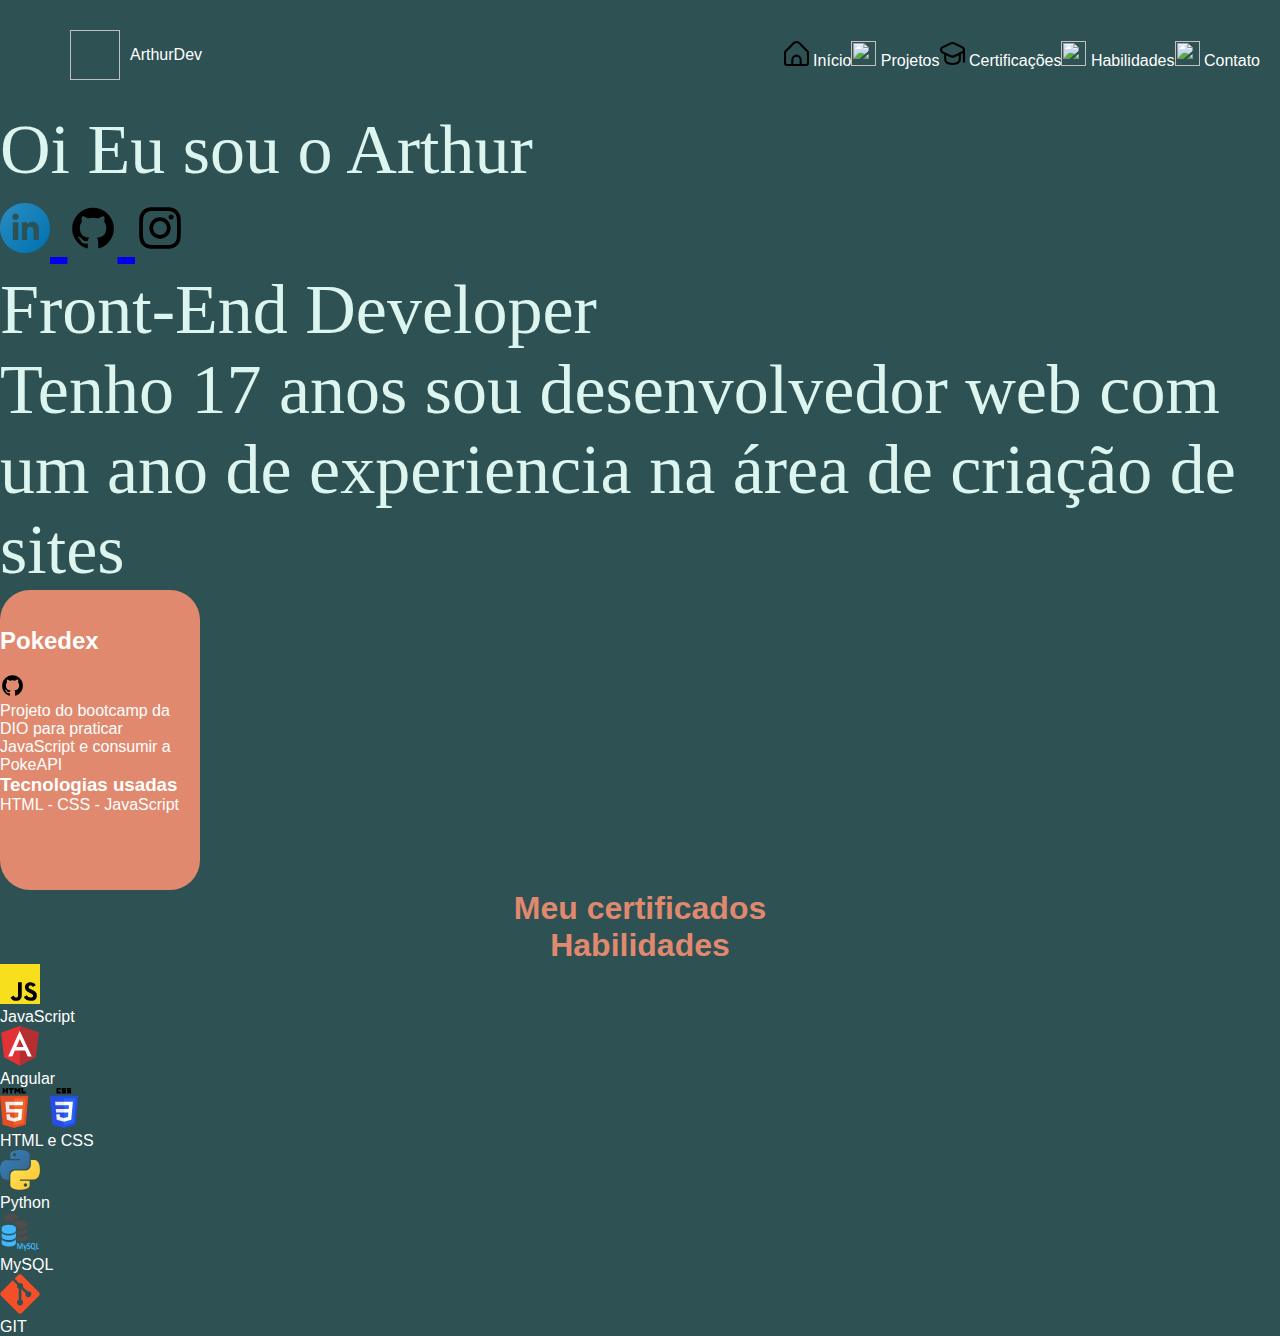
==== Portfolio2.0-main/index.html @ d62a3a68 "Add files via upload" ====
<!DOCTYPE html>
<html lang="pt-br">
<head>
    <meta charset="UTF-8">
    <meta http-equiv="X-UA-Compatible" content="IE=edge">
    <meta name="viewport" content="width=device-width, initial-scale=1.0">
    <link rel="stylesheet" href="src/css/global.css">
    <link rel="stylesheet" href="src/css/style.css">
    <title>ArthurDev</title>
</head>
    <body>
        <!-- HEADER -->
        <header> 
            <img id="logo">
            <span> ArthurDev </span>
            <div class="navbar">
                
                <div class="nav-item">
                    <img class="nav-img" src="src/images/casa.svg" alt="home">
                    <a class="navlink">Início</a>
                </div>
                
                <div class="nav-item">
                    <img class="nav-img" src="src/images/" alt="">
                    <a class="navlink">Projetos</a>
                </div>
                
                <div class="nav-item">
                    <img class="nav-img" src="src/images/chapeu-de-graduacao.svg" alt="chapeu">
                    <a class="navlink">Certificações</a>
                </div>
                
                <div class="nav-item">
                    <img class="nav-img" src="src/images/" alt="">
                    <a class="navlink">Habilidades</a>
                </div>
                
                <div class="nav-item">
                    <img class="nav-img" src="src/images/" alt="">
                    <a class="navlink">Contato</a>
                </div>

            </div>
        </header>
        <!-- PARTE PRINCCIPAL-->
        <div class="content">
            <span> Oi Eu sou o Arthur</span>
            <div class="container"> 
                <a href="https://www.linkedin.com/in/arthur-dias-262a75212/" target="_blank">  
                    <img src="src/images/linkedin.svg" alt="linkedin" class="icon">
                </a>

                <a href="https://github.com/Arthur-Diasz" target="_blank" >
                    <img src="src/images/github.svg" alt="github" class="icon">
                </a>

                <a href="https://www.instagram.com/arthur.webdev/" target="_blank">
                    <img src="src/images/instagram.svg" alt="instagram" class="icon">
                </a>
            </div>
            <span>Front-End</span>
            <span>Developer</span>
            <p>Tenho 17 anos sou desenvolvedor web com um ano de experiencia na área de criação de sites </p>        
        </div>
                <!-- PRJETOS -->
        <section id="container-projetos">   
            <h1> PROJETOS </h1>
            <div id="container-cards">
                <div class="projeto-card">
                    <h2> Pokedex </h2>
                    <img src="" alt="">
                    <div class="links">
                        <a href="https://github.com/Arthur-Diasz/dio-desaio-pokedex" target="_blank">
                        <img class="link-img" src="src/images/github.svg" alt="github">
                        </a>
                    </div>
                    <p id="informacao"> Projeto do bootcamp da DIO para praticar JavaScript e consumir a PokeAPI </p>
                    <h3> Tecnologias usadas </h3>
                    <p> HTML - CSS - JavaScript </p>

                </div>
                <div class="projeto-card"> </div>
                <div class="projeto-card"> </div>
                <div class="projeto-card"> </div>
                <div class="projeto-card"> </div>
                <div class="projeto-card"> </div>

            </div>
        </section>
                <!-- CERTIFICADOS -->
            <div class="certificados">
                <h1> Meu certificados </h1>
            </div>
                <!-- HABILIDADES -->
        <div class="habilidades">
            <h1> Habilidades</h1>
            <div id="JavaScript">
                <img class="img-habilidades" src="src/images/javascript (1).svg" alt="js">
                <p> JavaScript </p>
            </div>
            <div id="Angular">
                <img class="img-habilidades" src="src/images/angular.svg" alt="angular">
                <p> Angular </p>
            </div>

            <div class="HTML-CSS">
                <img class="img-habilidades" src="src/images/html.svg" alt="html">
                <img class="img-habilidades" src="src/images/css.svg" alt="css">
                <p> HTML e CSS </p>
            </div>
            
            <div class="Python">
                <img class="img-habilidades" src="src/images/python.svg" alt="py">
                <p> Python </p>
            </div>

            <div class="MySQL">
                <img class="img-habilidades" src="src/images/mysql.png" alt="sql">
                <p> MySQL </p>
            </div>

            <div class="GIT">
                <img class="img-habilidades" src="src/images/git.svg" alt="git">
                <p> GIT </p>
            </div>
        </div>
            <!-- CONTATO -->
        <div class="contato">
            
        </div>

    </body>
</html>
---- Portfolio2.0-main/src/css/global.css ----
*  {
    margin: 0;
    padding: 0;
    border: 0;
}


  @import url('https://fonts.googleapis.com/css2?family=Bebas+Neue&display=swap');
  /* font-family: 'Bebas Neue', sans-serif;
  */
  @import url('https://fonts.googleapis.com/css2?family=Oswald:wght@500&family=Roboto:wght@700&display=swap');
  /* font-family: 'Oswald', sans-serif;
     font-family: 'Roboto', sans-serif; 
  */
---- Portfolio2.0-main/src/css/style.css ----
:root{
    --primaria: #DCF5EE;
    --secundaria: #E1896E;
    --terciaria: #2E5153;
    --quarta: #F6F6F6;

}

body {
    background-color: var(--terciaria);
    color: white;
    font-family: 'Oswald', sans-serif;
    align-items: center;
    
}

header {
    display: flex;
  align-items: center;
  justify-content: space-between;
  padding: 20px;
    height: 70px;
}

.navbar {
    cursor: pointer;
    display: flex;
    justify-self: flex-end;
    justify-items: flex-end;
}

#logo {
    width: 50px;
    height: 50px;
    margin-right: 10px;
    margin-left: 50px;
  }
  
header span {
    margin-right: auto;
  }

.nav-img {
    height: 25px;
    width: 25px;
}

.content {
    color:var(--primaria);
    font-size: 70px;
    font-family: Bebas Neue;
}

h1 {
    text-align: center;
    color: var(--secundaria);
}

.icon {
    cursor: pointer;
    height: 50px;
    width: 50px;
}


#container-projetos {
    border-radius: 30px;
    background-color: var(--secundaria);
    width: 200px;
    height: 300px;
}

.link-img {
    height: 25px;
    width: 25px;
}

.img-habilidades {
    height: 40px;
    width: 40px;
}
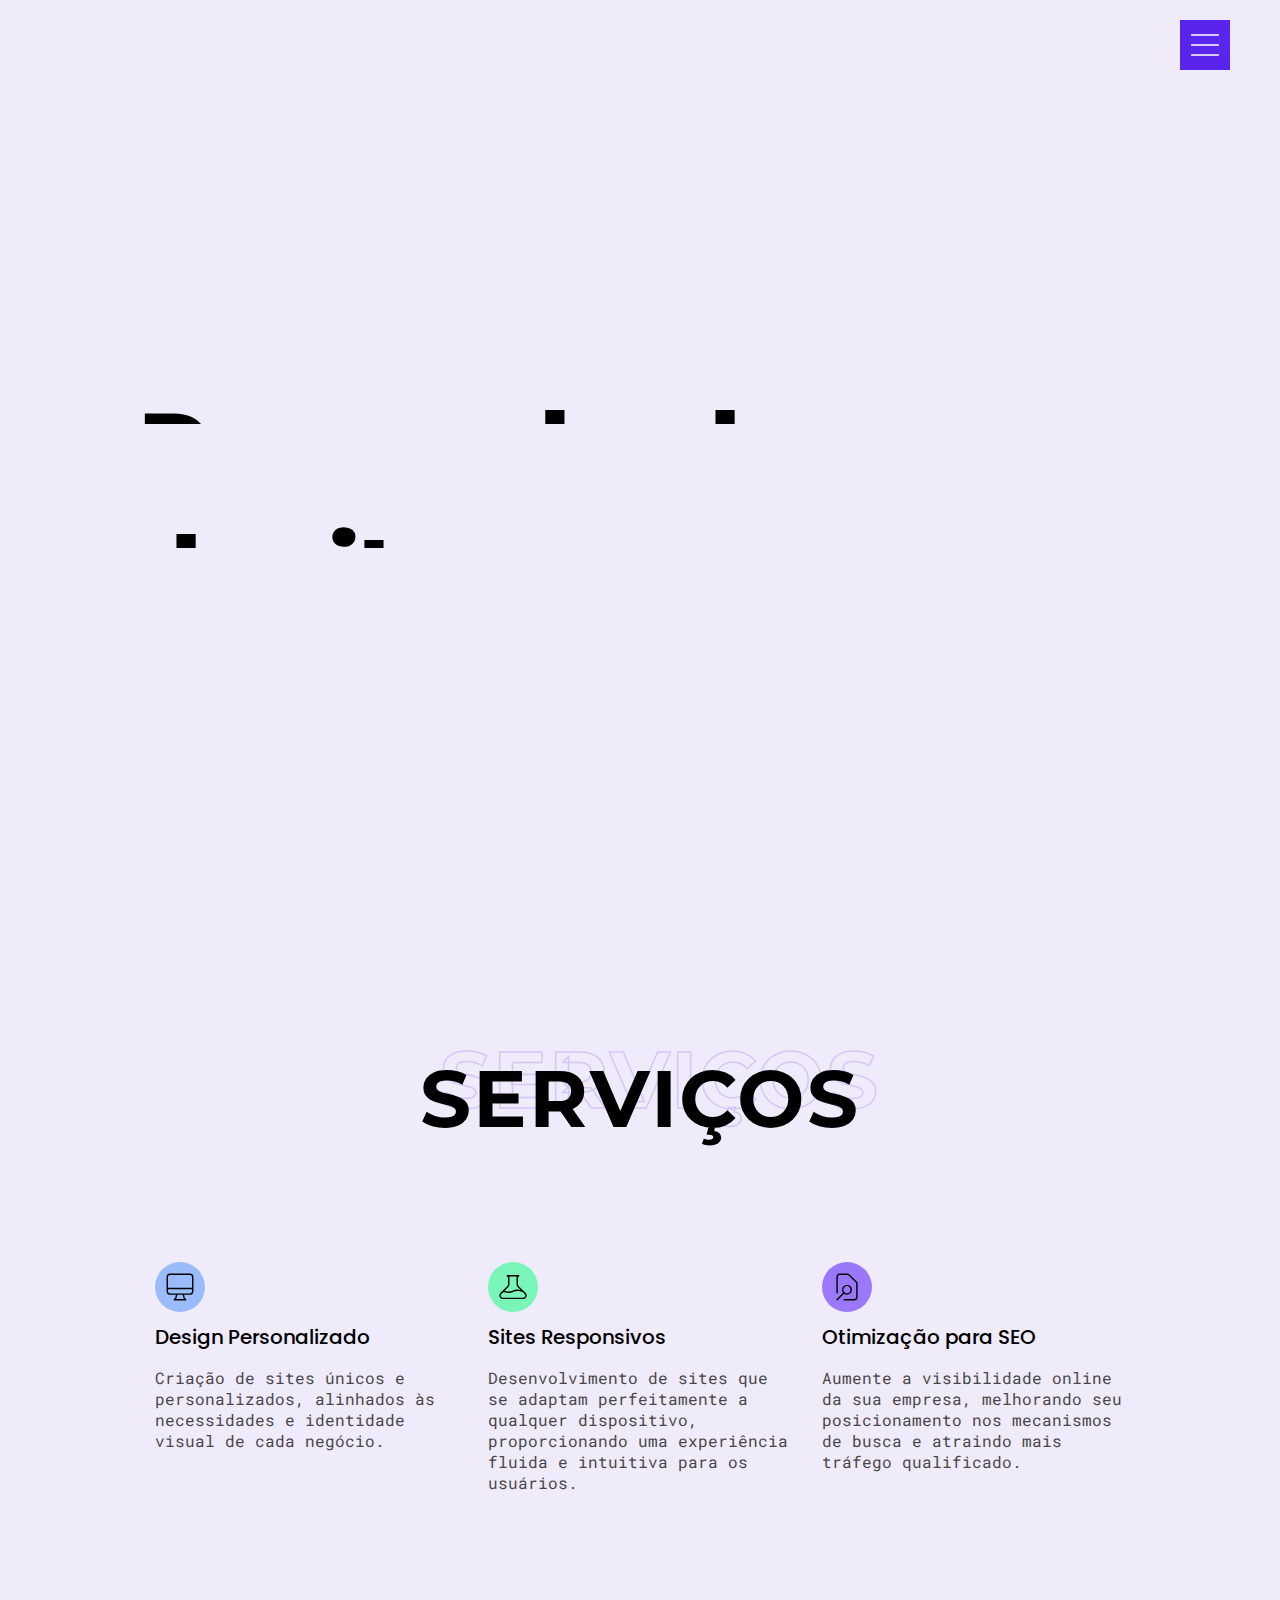
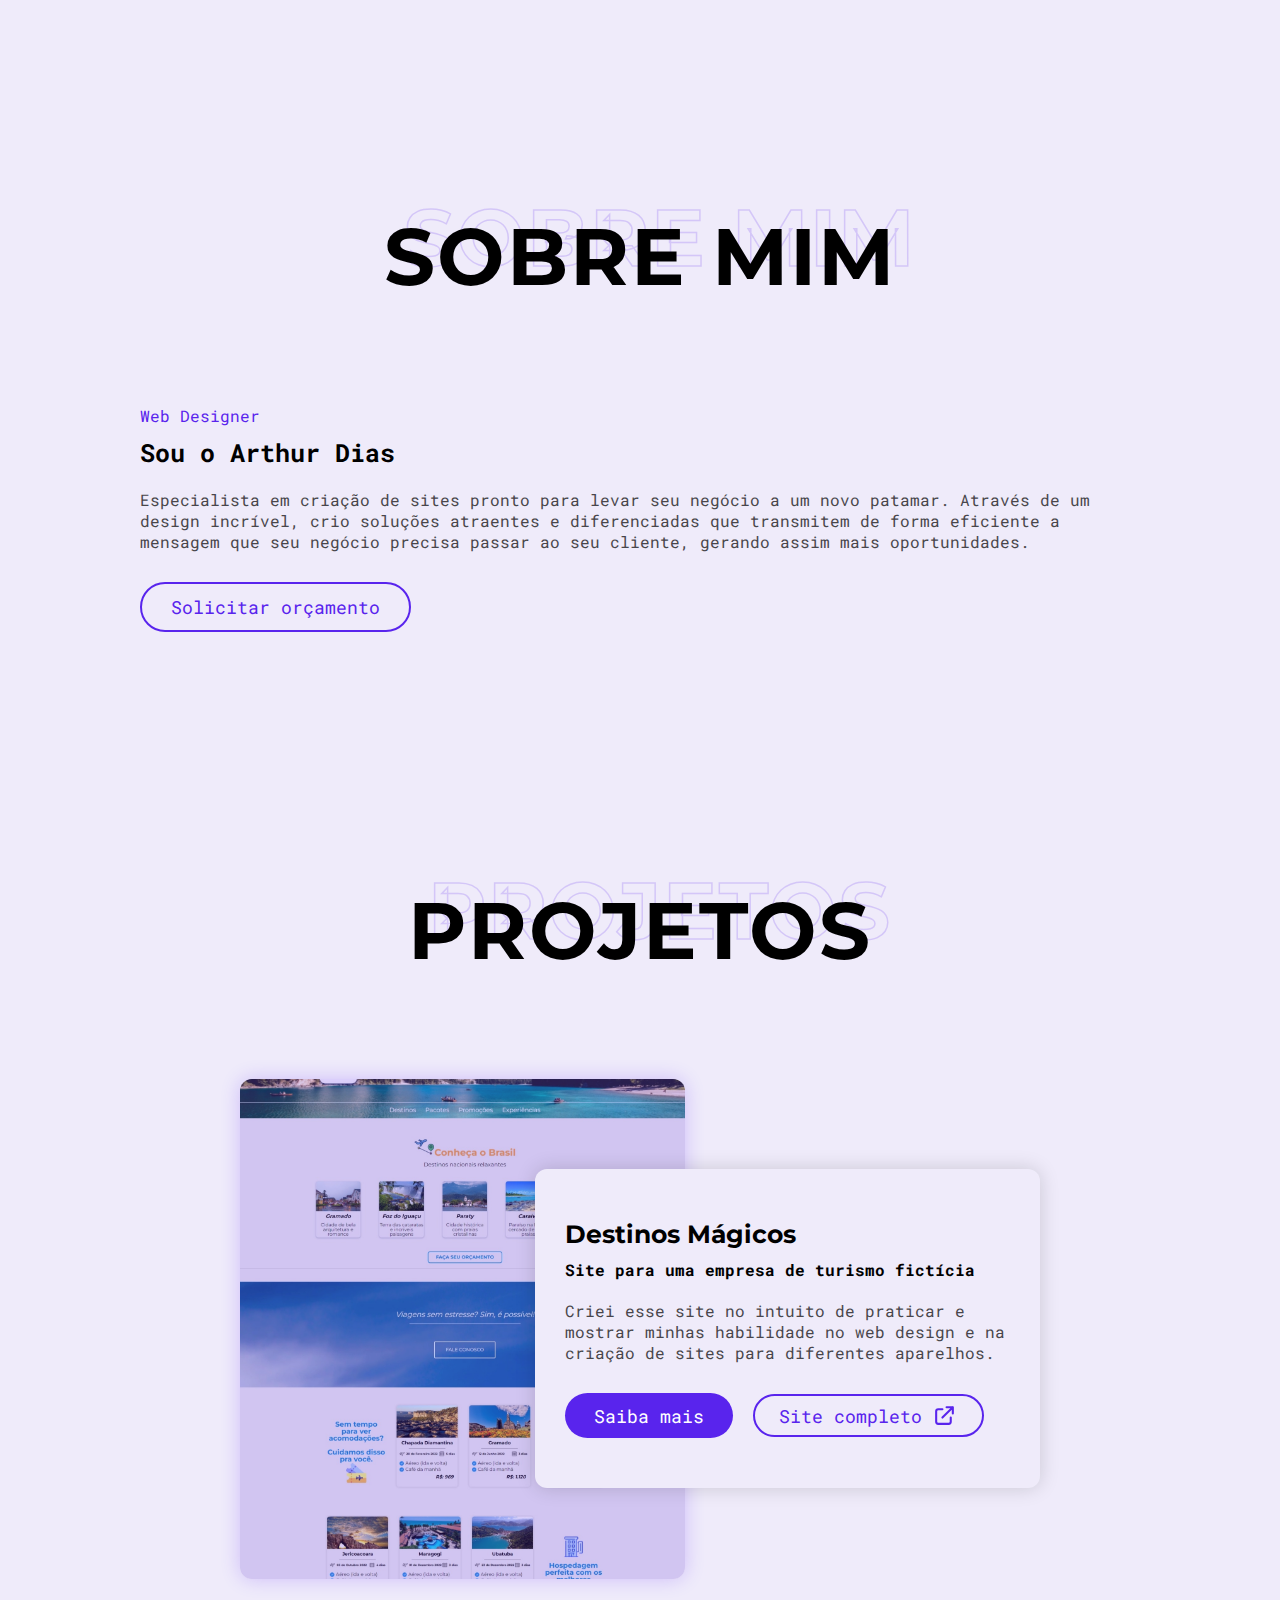
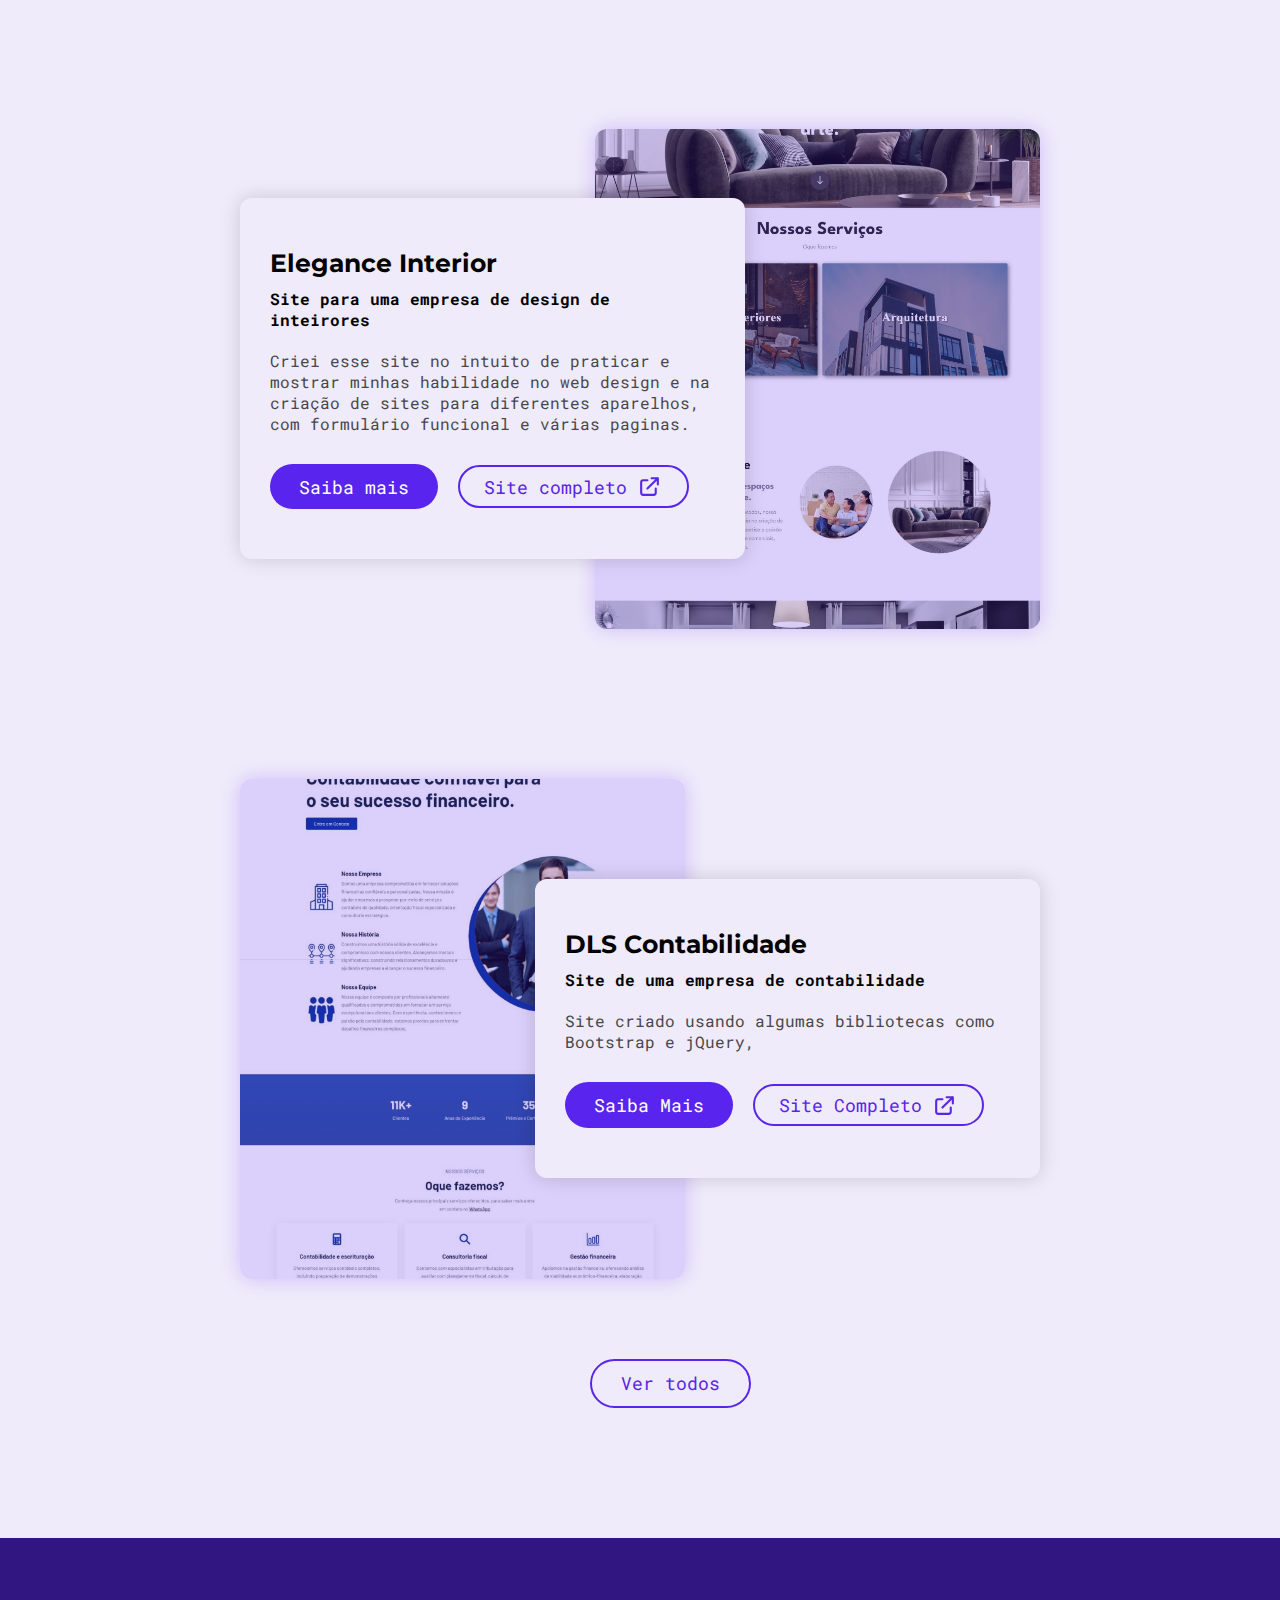
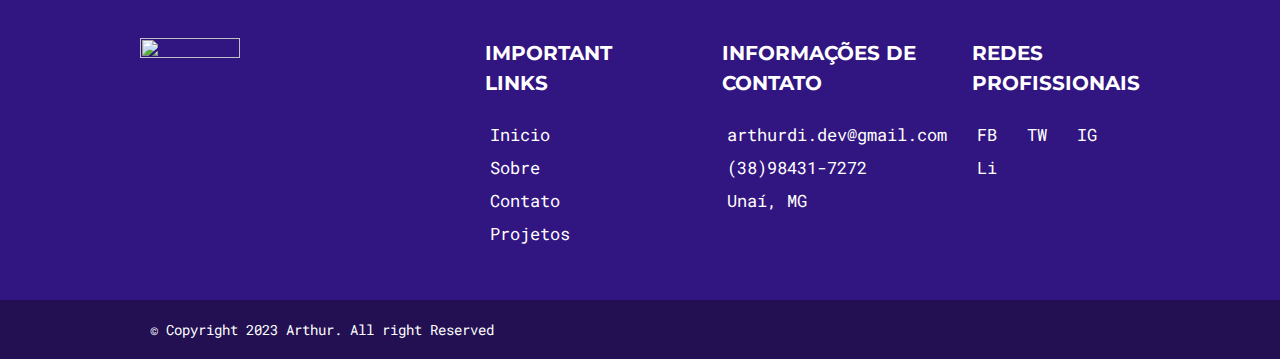
==== commit c5f9aee6: "Add files via upload" ====
--- a/Portfolio2.0-main/index.html
+++ b/Portfolio2.0-main/index.html
@@ -1,133 +1,266 @@
-<!DOCTYPE html>
-<html lang="pt-br">
-<head>
-    <meta charset="UTF-8">
-    <meta http-equiv="X-UA-Compatible" content="IE=edge">
-    <meta name="viewport" content="width=device-width, initial-scale=1.0">
-    <link rel="stylesheet" href="src/css/global.css">
-    <link rel="stylesheet" href="src/css/style.css">
-    <title>ArthurDev</title>
-</head>
-    <body>
-        <!-- HEADER -->
-        <header> 
-            <img id="logo">
-            <span> ArthurDev </span>
-            <div class="navbar">
-                
-                <div class="nav-item">
-                    <img class="nav-img" src="src/images/casa.svg" alt="home">
-                    <a class="navlink">Início</a>
-                </div>
-                
-                <div class="nav-item">
-                    <img class="nav-img" src="src/images/" alt="">
-                    <a class="navlink">Projetos</a>
-                </div>
-                
-                <div class="nav-item">
-                    <img class="nav-img" src="src/images/chapeu-de-graduacao.svg" alt="chapeu">
-                    <a class="navlink">Certificações</a>
-                </div>
-                
-                <div class="nav-item">
-                    <img class="nav-img" src="src/images/" alt="">
-                    <a class="navlink">Habilidades</a>
-                </div>
-                
-                <div class="nav-item">
-                    <img class="nav-img" src="src/images/" alt="">
-                    <a class="navlink">Contato</a>
-                </div>
-
-            </div>
-        </header>
-        <!-- PARTE PRINCCIPAL-->
-        <div class="content">
-            <span> Oi Eu sou o Arthur</span>
-            <div class="container"> 
-                <a href="https://www.linkedin.com/in/arthur-dias-262a75212/" target="_blank">  
-                    <img src="src/images/linkedin.svg" alt="linkedin" class="icon">
-                </a>
-
-                <a href="https://github.com/Arthur-Diasz" target="_blank" >
-                    <img src="src/images/github.svg" alt="github" class="icon">
-                </a>
-
-                <a href="https://www.instagram.com/arthur.webdev/" target="_blank">
-                    <img src="src/images/instagram.svg" alt="instagram" class="icon">
-                </a>
-            </div>
-            <span>Front-End</span>
-            <span>Developer</span>
-            <p>Tenho 17 anos sou desenvolvedor web com um ano de experiencia na área de criação de sites </p>        
-        </div>
-                <!-- PRJETOS -->
-        <section id="container-projetos">   
-            <h1> PROJETOS </h1>
-            <div id="container-cards">
-                <div class="projeto-card">
-                    <h2> Pokedex </h2>
-                    <img src="" alt="">
-                    <div class="links">
-                        <a href="https://github.com/Arthur-Diasz/dio-desaio-pokedex" target="_blank">
-                        <img class="link-img" src="src/images/github.svg" alt="github">
-                        </a>
-                    </div>
-                    <p id="informacao"> Projeto do bootcamp da DIO para praticar JavaScript e consumir a PokeAPI </p>
-                    <h3> Tecnologias usadas </h3>
-                    <p> HTML - CSS - JavaScript </p>
-
-                </div>
-                <div class="projeto-card"> </div>
-                <div class="projeto-card"> </div>
-                <div class="projeto-card"> </div>
-                <div class="projeto-card"> </div>
-                <div class="projeto-card"> </div>
-
-            </div>
-        </section>
-                <!-- CERTIFICADOS -->
-            <div class="certificados">
-                <h1> Meu certificados </h1>
-            </div>
-                <!-- HABILIDADES -->
-        <div class="habilidades">
-            <h1> Habilidades</h1>
-            <div id="JavaScript">
-                <img class="img-habilidades" src="src/images/javascript (1).svg" alt="js">
-                <p> JavaScript </p>
-            </div>
-            <div id="Angular">
-                <img class="img-habilidades" src="src/images/angular.svg" alt="angular">
-                <p> Angular </p>
-            </div>
-
-            <div class="HTML-CSS">
-                <img class="img-habilidades" src="src/images/html.svg" alt="html">
-                <img class="img-habilidades" src="src/images/css.svg" alt="css">
-                <p> HTML e CSS </p>
-            </div>
-            
-            <div class="Python">
-                <img class="img-habilidades" src="src/images/python.svg" alt="py">
-                <p> Python </p>
-            </div>
-
-            <div class="MySQL">
-                <img class="img-habilidades" src="src/images/mysql.png" alt="sql">
-                <p> MySQL </p>
-            </div>
-
-            <div class="GIT">
-                <img class="img-habilidades" src="src/images/git.svg" alt="git">
-                <p> GIT </p>
-            </div>
-        </div>
-            <!-- CONTATO -->
-        <div class="contato">
-            
-        </div>
-
-    </body>
-</html>
+<!DOCTYPE html>
+<html lang="en">
+
+<head>
+  <meta charset="UTF-8">
+  <meta name="viewport" content="width=device-width, initial-scale=1.0">
+  <title> Arthur - Web Designer</title>
+  <link rel="shortcut icon" href="src/image/icon-removebg-preview.png" type="image/x-icon">
+  <link rel="stylesheet" href="src/css/style.css">
+</head>
+
+<body>
+  <!-- Scroll Top Button -->
+  <div class="scroll-top">
+    <svg xmlns="http://www.w3.org/2000/svg" fill="none" viewBox="0 0 24 24" stroke="currentColor">
+      <path stroke-linecap="round" stroke-linejoin="round" stroke-width="2" d="M8 7l4-4m0 0l4 4m-4-4v18" />
+    </svg>
+  </div>
+  
+  <!-- Navigation -->
+  <section id="navigation">
+    <div class="nav-icon">
+      <svg xmlns="http://www.w3.org/2000/svg" fill="none" viewBox="0 0 24 24" stroke="currentColor">
+        <path stroke-linecap="round" stroke-linejoin="round" stroke-width="1" d="M4 6h16M4 12h16M4 18h16" />
+      </svg>
+    </div>
+  </section>
+  <div id="nav-content">
+    <div class="close-btn">
+      <svg xmlns="http://www.w3.org/2000/svg" fill="none" viewBox="0 0 24 24" stroke="currentColor">
+        <path stroke-linecap="round" stroke-linejoin="round" stroke-width="2" d="M6 18L18 6M6 6l12 12" />
+      </svg>
+    </div>
+    <div class="wrapper">
+      <h2 class="section-heading">Menu</h2>
+      <nav>
+        <ul>
+          <li><a data-text="Inicio" href="./index.html#hero">Inicio</a></li>
+          <li><a data-text="Sobre" href="./index.html#about">Sobre</a></li>
+          <li><a data-text="Projetos" href="./index.html#projects">Projetos</a></li>
+          <li><a data-text="Contato" href="./contact.html">Contato</a></li>
+        </ul>
+      </nav>
+    </div>
+  </div>
+  
+ 
+
+
+  <!-- Hero section -->
+  <section id="hero">
+    <div class="container">
+      <div class="left">
+        <span class="subheading">Oi &#128075; eu sou o Arthur </span>
+        <h2 class="heading">
+          <div class="wrapper"><span>Desenvolvedor</span></div>
+          <div class="wrapper"><span>de sites</span></div>
+          <div class="wrapper"><span></span></div>
+        </h2>
+        <p class="desc">Tenho um ano de experiencia na criação de sites profissionais
+        </p>
+        <div class="buttons">
+          <a href="#projects" class="primary-btn">Veja meus outros trabalhos</a>
+          <a href="https://api.whatsapp.com/send?phone=5538984317272&text=Ol%C3%A1%2C%20gostaria%20de%20saber%20mais%20sobre%20seus%20servi%C3%A7os." target="_blank">
+            <img src="src/image/whatsapp.png" id="link-wpp" alt="">
+          </a>
+        </div>
+      </div>
+      
+    </div>
+  </section>
+
+  <!-- services Section -->
+  <section id="services">
+    <div class="container">
+      <h2 class="section-heading" data-outline="Serviços">Serviços</h2>
+      <div class="all-items">
+        <div class="item">
+          <div class="icon">
+            <svg xmlns="http://www.w3.org/2000/svg" fill="none" viewBox="0 0 24 24" stroke="currentColor">
+              <path stroke-linecap="round" stroke-linejoin="round" stroke-width="1"
+                d="M9.75 17L9 20l-1 1h8l-1-1-.75-3M3 13h18M5 17h14a2 2 0 002-2V5a2 2 0 00-2-2H5a2 2 0 00-2 2v10a2 2 0 002 2z" />
+            </svg>
+          </div>
+          <h3 class="item-heading">Design Personalizado </h3>
+          <p class="item-desc">Criação de sites únicos e personalizados, alinhados às necessidades e identidade visual de cada negócio. </p>
+        </div>
+        <div class="item">
+          <div class="icon">
+            <svg xmlns="http://www.w3.org/2000/svg" fill="none" viewBox="0 0 24 24" stroke="currentColor">
+              <path stroke-linecap="round" stroke-linejoin="round" stroke-width="1"
+                d="M19.428 15.428a2 2 0 00-1.022-.547l-2.387-.477a6 6 0 00-3.86.517l-.318.158a6 6 0 01-3.86.517L6.05 15.21a2 2 0 00-1.806.547M8 4h8l-1 1v5.172a2 2 0 00.586 1.414l5 5c1.26 1.26.367 3.414-1.415 3.414H4.828c-1.782 0-2.674-2.154-1.414-3.414l5-5A2 2 0 009 10.172V5L8 4z" />
+            </svg>
+          </div>
+          <h3 class="item-heading">Sites Responsivos</h3>
+          <p class="item-desc">Desenvolvimento de sites que se adaptam perfeitamente a qualquer dispositivo, proporcionando uma experiência fluida e intuitiva para os usuários.</p>
+        </div>
+        <div class="item">
+          <div class="icon">
+            <svg xmlns="http://www.w3.org/2000/svg" fill="none" viewBox="0 0 24 24" stroke="currentColor">
+              <path stroke-linecap="round" stroke-linejoin="round" stroke-width="1"
+                d="M10 21h7a2 2 0 002-2V9.414a1 1 0 00-.293-.707l-5.414-5.414A1 1 0 0012.586 3H7a2 2 0 00-2 2v11m0 5l4.879-4.879m0 0a3 3 0 104.243-4.242 3 3 0 00-4.243 4.242z" />
+            </svg>
+          </div>
+          <h3 class="item-heading">Otimização para SEO</h3>
+          <p class="item-desc">Aumente a visibilidade online da sua empresa, melhorando seu posicionamento nos mecanismos de busca e atraindo mais tráfego qualificado.</p>
+        </div>
+      </div>
+    </div>
+  </section>
+
+
+
+
+  <!-- About -->
+  <section id="about">
+    <div class="container">
+      <h2 class="section-heading" data-outline="Sobre mim">Sobre Mim</h2>
+      <div class="wrapper">
+        
+        <div class="right">
+          <p class="subheading">Web Designer</p>
+          <h2 class="slogan">Sou o Arthur Dias</h2>
+          <p class="right-text"> Especialista em criação de sites pronto para levar seu negócio a um novo patamar.
+            Através de um design incrível, crio soluções atraentes e diferenciadas que transmitem de forma eficiente a mensagem que seu negócio precisa passar ao seu cliente, gerando assim mais oportunidades.
+          </p>
+          <div class="buttons">
+            <a href="https://api.whatsapp.com/send?phone=5538984317272&text=Ol%C3%A1%2C%20gostaria%20de%20saber%20mais%20sobre%20seus%20servi%C3%A7os." target="_blank" class="primary-btn outline">Solicitar orçamento</a>
+          </div>
+        </div>
+      </div>
+    </div>
+  </section>
+
+  <!-- projects -->
+  <section id="projects">
+    <div class="container">
+      <h2 class="section-heading" data-outline="Projetos">Projetos</h2>
+      <div class="all-items">
+        <div class="item">
+          <div class="left">
+            <div class="img">
+              <img src="src/image/projetos/PreviewDestinos.jpeg" alt="">
+            </div>
+          </div>
+          <div class="right">
+            <h2 class="project-title"> Destinos Mágicos</h2>
+            <h3 class="project-sub-title">Site para uma empresa de turismo fictícia</h3>
+            <p class="project-desc">Criei esse site no intuito de praticar e mostrar minhas habilidade no web design e na criação de sites para diferentes aparelhos.</p>
+            <div class="buttons">
+              <a href="https://github.com/Arthur-Diasz/Projeto-Turismo" target="_blank" class="primary-btn">Saiba mais</a>
+              <a href="https://arthur-diasz.github.io/Projeto-Turismo/" target="_blank" class="primary-btn outline external-link"> <span>Site completo</span>
+                <svg xmlns="http://www.w3.org/2000/svg" fill="none" viewBox="0 0 24 24" stroke="currentColor">
+                  <path stroke-linecap="round" stroke-linejoin="round" stroke-width="2"
+                    d="M10 6H6a2 2 0 00-2 2v10a2 2 0 002 2h10a2 2 0 002-2v-4M14 4h6m0 0v6m0-6L10 14" />
+                </svg>
+              </a>
+            </div>
+
+          </div>
+        </div>
+        <div class="item">
+          <div class="left">
+            <div class="img">
+              <img src="src/image/projetos/PreviewElegance.jpeg" alt="">
+            </div>
+          </div>
+          <div class="right">
+            <h2 class="project-title">Elegance Interior
+            </h2>
+            <h3 class="project-sub-title">Site para uma empresa de design de inteirores
+            </h3>
+            <p class="project-desc">Criei esse site no intuito de praticar e mostrar minhas habilidade no web design e na criação de sites para diferentes aparelhos, com formulário funcional e várias paginas.</p>
+            <div class="buttons">
+              <a href="https://github.com/Arthur-Diasz/Elegance" target="_blank" class="primary-btn">Saiba mais</a>
+              <a href="https://arthur-diasz.github.io/Elegance/" target="_blank" class="primary-btn outline external-link"> <span>Site completo</span>
+                <svg xmlns="http://www.w3.org/2000/svg" fill="none" viewBox="0 0 24 24" stroke="currentColor">
+                  <path stroke-linecap="round" stroke-linejoin="round" stroke-width="2"
+                    d="M10 6H6a2 2 0 00-2 2v10a2 2 0 002 2h10a2 2 0 002-2v-4M14 4h6m0 0v6m0-6L10 14" />
+                </svg>
+              </a>
+            </div>
+          </div>
+        </div>
+        <div class="item">
+          <div class="left">
+            <div class="img">
+              <img src="src/image/projetos/PreviewDLS.jpeg" alt="">
+            </div>
+          </div>
+          <div class="right">
+            <h2 class="project-title">DLS Contabilidade</h2>
+            <h3 class="project-sub-title">Site de uma empresa de contabilidade</h3>
+            <p class="project-desc">Site criado usando algumas bibliotecas como Bootstrap e jQuery, </p>
+            <div class="buttons">
+              <a href="https://github.com/Arthur-Diasz/DLS-Contabilidade" target="_blank" class="primary-btn">Saiba Mais </a>
+              <a href="https://arthur-diasz.github.io/DLS-Contabilidade/" target="_blank" class="primary-btn outline external-link"> <span>Site Completo</span>
+                <svg xmlns="http://www.w3.org/2000/svg" fill="none" viewBox="0 0 24 24" stroke="currentColor">
+                  <path stroke-linecap="round" stroke-linejoin="round" stroke-width="2"
+                    d="M10 6H6a2 2 0 00-2 2v10a2 2 0 002 2h10a2 2 0 002-2v-4M14 4h6m0 0v6m0-6L10 14" />
+                </svg>
+              </a>
+            </div>
+          </div>
+        </div>
+        <div id="ver-mais" class="buttons">
+          <a href="projetos.html" id="projetos-btn" target="_blank" class="primary-btn outline"> Ver todos </a>
+        </div>
+      </div>
+    </div>
+
+    
+  </section>
+
+  
+
+  <!-- Footer Section -->
+  <section id="footer">
+    <div class="container">
+      <footer>
+        <div class="col-1">
+          <div class="logo"><a href="#">
+              <img src="src/image/light-logo.svg" alt="">
+            </a></div>
+          <p> </p>
+        </div>
+        <div class="col-2">
+          <h2 class="column-heading">Important<br>Links</h2>
+          <ul>
+            <li><a href="./index.html#home">Inicio</a></li>
+            <li><a href="./index.html#about">Sobre</a></li>
+            <li><a href="./contact.html">Contato</a></li>
+            <li><a href="./index.html#Project">Projetos</a></li>
+          </ul>
+        </div>
+        <div class="col-3">
+          <h2 class="column-heading">Informações de <br>Contato</h2>
+          <ul>
+            <li><a href="#">arthurdi.dev@gmail.com</a></li>
+            <li><a href="https://api.whatsapp.com/send?phone=5538984317272&text=Ol%C3%A1%2C%20gostaria%20de%20saber%20mais%20sobre%20seus%20servi%C3%A7os.">(38)98431-7272</a></li>
+            <li><a href="#">Unaí, MG</a></li>
+          </ul>
+        </div>
+        <div class="col-4">
+          <h2 class="column-heading">Redes<br>Profissionais</h2>
+          <ul>
+            <li><a href="#">FB</a></li>
+            <li><a href="#">TW</a></li>
+            <li><a href="#">IG</a></li>
+            <li><a href="#">Li</a></li>
+          </ul>
+        </div>
+      </footer>
+    </div>
+  </section>
+  <section id="copyright">
+    <div class="container">
+      <p> &copy; Copyright 2023 Arthur. All right Reserved</p>
+    </div>
+  </section>
+
+  <script src="src/js/app.js"></script>
+  <script src="src/js/header.js"></script>
+</body>
+
+</html>--- a/Portfolio2.0-main/src/css/style.css
+++ b/Portfolio2.0-main/src/css/style.css
@@ -1,84 +1,933 @@
-:root{
-    --primaria: #DCF5EE;
-    --secundaria: #E1896E;
-    --terciaria: #2E5153;
-    --quarta: #F6F6F6;
-
-}
-
-body {
-    background-color: var(--terciaria);
-    color: white;
-    font-family: 'Oswald', sans-serif;
-    align-items: center;
-    
-}
-
-header {
-    display: flex;
-  align-items: center;
-  justify-content: space-between;
-  padding: 20px;
-    height: 70px;
-}
-
-.navbar {
-    cursor: pointer;
-    display: flex;
-    justify-self: flex-end;
-    justify-items: flex-end;
-}
-
-#logo {
-    width: 50px;
-    height: 50px;
-    margin-right: 10px;
-    margin-left: 50px;
-  }
-  
-header span {
-    margin-right: auto;
-  }
-
-.nav-img {
-    height: 25px;
-    width: 25px;
-}
-
-.content {
-    color:var(--primaria);
-    font-size: 70px;
-    font-family: Bebas Neue;
-}
-
-h1 {
-    text-align: center;
-    color: var(--secundaria);
-}
-
-.icon {
-    cursor: pointer;
-    height: 50px;
-    width: 50px;
-}
-
-
-#container-projetos {
-    border-radius: 30px;
-    background-color: var(--secundaria);
-    width: 200px;
-    height: 300px;
-}
-
-.link-img {
-    height: 25px;
-    width: 25px;
-}
-
-.img-habilidades {
-    height: 40px;
-    width: 40px;
-}
-
-
-
+@import url('https://fonts.googleapis.com/css2?family=Montserrat:wght@700;900&family=Roboto+Mono:wght@300;500&family=Poppins:wght@600&display=swap');
+
+/* variables */
+:root {
+	--primary-color: #5924ed;
+	--secondary-black: #0d081a;
+	--secondary-gray: #48464b;
+	--body-bg: #efebfa;
+}
+
+/* global styles */
+* {
+	padding: 0;
+	margin: 0;
+	box-sizing: border-box;
+}
+
+#icone {
+	mix-blend-mode: color-burn;
+} 
+
+html {
+	font-family: 'Roboto Mono';
+	font-size: 10px;
+	scroll-behavior: smooth;
+}
+body {
+	background-color: var(--body-bg);
+}
+img {
+	width: 100%;
+	height: 100%;
+}
+a {
+	color: black;
+	text-decoration: none;
+}
+
+section {
+	display: flex;
+	align-items: center;
+	justify-content: center;
+}
+.container {
+	width: 90%;
+	margin: 0 auto;
+	max-width: 1000px;
+}
+p {
+	font-size: 1.6rem;
+	color: var(--secondary-black);
+}
+.section-heading {
+	font-size: clamp(2rem, 10vw, 8rem);
+	text-transform: uppercase;
+	font-family: 'Montserrat';
+	letter-spacing: 0.2rem;
+	text-align: center;
+	position: relative;
+	margin-bottom: 10rem;
+}
+.section-heading::before {
+	content: attr(data-outline);
+	position: absolute;
+	left: 2%;
+	top: -20%;
+	width: 100%;
+
+	text-align: center;
+	text-transform: uppercase;
+	font-family: 'Montserrat';
+	letter-spacing: 0.2rem;
+
+	color: transparent;
+	/* -webkit-text-stroke: 1.5px rgba(0, 0, 0, 0.103); */
+	-webkit-text-stroke: 1.5px #5a24ed2f;
+	z-index: -1;
+}
+.buttons {
+	margin-top: 3rem;
+	display: flex;
+	align-items: center;
+	justify-content: flex-start;
+	gap: 2rem;
+}
+
+
+.primary-btn {
+	display: inline-block;
+	background-color: var(--primary-color);
+	color: white;
+	font-size: 1.8rem;
+	padding: 0.6em 1.6em;
+	border-radius: 50px;
+	transition: 0.6s;
+}
+.buttons .primary-btn.outline {
+	background-color: transparent;
+	border: 2px solid var(--primary-color);
+	color: var(--primary-color);
+}
+.buttons svg {
+	width: 50px;
+	color: var(--primary-color);
+}
+
+/* scroll Top/Up Button */
+.scroll-top {
+	z-index: 100;
+	height: 60px;
+	width: 60px;
+	background-color: white;
+	position: fixed;
+	bottom: 10px;
+	right: 10px;
+	cursor: pointer;
+	border-radius: 6px;
+	box-shadow: 0px 0px 20px rgba(71, 40, 182, 0.226);
+	/* hover effect default */
+	transform: scale(0.9);
+	transition: 0.3s ease-in-out transform;
+	/* for centering the icon */
+	/* display: flex; */
+	display: none;
+	align-items: center;
+	justify-content: center;
+}
+.scroll-top svg {
+	width: 50%;
+	color: black;
+	pointer-events: none;
+}
+
+.scroll-top:hover {
+	transform: scale(1);
+}
+
+/* Navigation Section */
+#navigation {
+	position: fixed;
+	right: 50px;
+	height: auto;
+	top: 20px;
+	z-index: 100;
+}
+#navigation .nav-icon {
+	width: 50px;
+	height: 50px;
+	margin: 0 auto;
+	margin-right: 0;
+	cursor: pointer;
+	background-color: var(--primary-color);
+	display: flex;
+	align-items: center;
+	justify-content: center;
+}
+#navigation .nav-icon svg {
+	width: 80%;
+	color: white;
+}
+#nav-content {
+	position: fixed;
+	right: 0;
+	width: 80%;
+	max-width: 800px;
+	height: 100%;
+	z-index: 100;
+	background-color: var(--secondary-black);
+	color: white;
+	display: flex;
+	align-items: center;
+	justify-content: center;
+	overflow: hidden;
+	transform: translateX(100%);
+	transition: 0.3s ease transform;
+}
+#nav-content.show {
+	transform: translateX(0);
+	box-shadow: -6px 0px 29px 7px #000000a3;
+}
+#nav-content .section-heading {
+	text-align: left;
+}
+#nav-content .section-heading::before {
+	content: 'Menu';
+	text-align: left;
+	-webkit-text-stroke: 1.5px #afadad25;
+}
+#nav-content .wrapper {
+	width: 70%;
+	position: relative;
+}
+#nav-content ul {
+	list-style: none;
+	text-align: left;
+}
+#nav-content ul li {
+	margin-bottom: 2rem;
+}
+#nav-content ul li a {
+	display: inline-block;
+	width: 100%;
+	color: white;
+	font-size: 5rem;
+	font-family: 'Montserrat';
+	/* position: relative; */
+}
+#nav-content ul li a::after {
+	content: attr(data-text);
+	pointer-events: none;
+	position: absolute;
+	right: -150px;
+	bottom: 30%;
+	width: 100%;
+	color: transparent;
+	-webkit-text-stroke: 1.5px #afadad25;
+	opacity: 0;
+	transition: 0.3s ease;
+	transition-property: opacity, transform;
+	z-index: -1;
+	text-align: center;
+	transform: rotate(90deg) scale(3);
+}
+#nav-content ul li a:hover::after {
+	opacity: 1;
+	transform: scale(3) translateY(10px) rotate(90deg);
+}
+#nav-content .close-btn {
+	position: absolute;
+	left: 10px;
+	top: 10px;
+	color: white;
+	width: 40px;
+	height: 40px;
+	background-color: var(--primary-color);
+	display: flex;
+	align-items: center;
+	justify-content: center;
+	border-radius: 50%;
+	cursor: pointer;
+	transition: 0.3s ease background-color;
+}
+#nav-content .close-btn:hover {
+	background-color: crimson;
+}
+#nav-content .close-btn svg {
+	width: 80%;
+}
+@media only screen and (max-width: 768px) {
+	#navigation {
+		right: 10px;
+		top: 10px;
+	}
+	#nav-content nav ul li a::after {
+		display: none;
+	}
+	#nav-content .section-heading {
+		text-align: right;
+		margin-bottom: 5rem;
+	}
+	#nav-content .section-heading::before {
+		text-align: right;
+	}
+	#nav-content nav ul {
+		text-align: right;
+	}
+	#nav-content nav ul li a {
+		font-size: 2.5rem;
+	}
+	#nav-content .wrapper {
+		width: 90%;
+	}
+}
+
+/* Hero section Styles */
+#hero {
+	height: 100vh;
+	width: 100%;
+	padding-top: 10rem;
+}
+#hero .container {
+	display: flex;
+	align-items: center;
+	justify-content: center;
+}
+#hero .container .left {
+	flex: 6;
+	/* padding-right: 3rem; */
+}
+#hero .container .right {
+	flex: 8;
+}
+
+#link-wpp {
+	height: 50px;
+
+}
+
+#hero .left .subheading {
+	font-size: 3.0rem;
+	font-weight: 500;
+	text-transform: uppercase;
+	color: var(--primary-color);
+	animation: fade 0.3s ease-in forwards;
+	animation-delay: 1.1s;
+	opacity: 0;
+}
+#hero .left .heading {
+	font-size: 8.5rem;
+	font-family: 'Montserrat';
+	font-weight: 900;
+	/* max-width: 400px; */
+	overflow: hidden;
+}
+#hero .left .heading .wrapper {
+	/* position: relative; */
+	display: inline-block;
+	overflow: hidden;
+	/* border: 1px solid red; */
+}
+#hero .left .heading .wrapper span {
+	position: relative;
+	bottom: -70px;
+	animation: reveal 1s ease-in-out forwards;
+}
+@keyframes reveal {
+	0% {
+		bottom: -70px;
+	}
+	100% {
+		bottom: 0px;
+	}
+}
+@keyframes fade {
+	0% {
+		opacity: 0;
+	}
+	100% {
+		opacity: 1;
+	}
+}
+#hero .left .desc {
+	margin-top: 2.5rem;
+	max-width: 400px;
+	animation: fade 0.3s ease-in forwards;
+	animation-delay: 1.1s;
+	opacity: 0;
+}
+#hero .left .buttons {
+	animation: fade 0.3s ease-in forwards;
+	animation-delay: 1.1s;
+	opacity: 0;
+}
+
+#hero .right {
+	text-align: right;
+}
+#hero .right img {
+	width: 100%;
+	max-width: 450px;
+	height: 600px;
+	object-fit: cover;
+	object-position: 50% 30%;
+	border-radius: 12px;
+}
+
+@media only screen and (max-width: 768px) {
+	html {
+		font-size: 9px;
+	}
+	#hero .container {
+		flex-direction: column-reverse;
+	}
+	#hero .container .right {
+		text-align: center;
+		flex: 1;
+		margin-bottom: 2rem;
+	}
+	#hero .container .left {
+		text-align: center;
+		padding-right: 0;
+		flex: 1;
+		height: fit-content;
+	}
+	#hero .left .buttons {
+		justify-content: center;
+	}
+	#hero .left .heading {
+		font-size: 4rem;
+		margin: 0 auto;
+	}
+	#hero .container .left .desc {
+		margin: 0 auto;
+		margin-top: 2rem;
+	}
+	#hero .right img {
+		width: 100%;
+		height: 400px;
+	}
+}
+@media only screen and (max-width: 950px) {
+	#hero .container .right {
+		flex: 6;
+	}
+}
+
+/* Services Section */
+#services {
+	padding: 15rem 0;
+}
+
+#services .all-items {
+	display: flex;
+	align-items: flex-start;
+	justify-content: center;
+}
+#services .item {
+	padding: 1.5rem;
+	transition: 0.3s ease-in-out background-color;
+	border-radius: 12px;
+	flex: 1;
+}
+#services .item:nth-child(1):hover {
+	background-color: rgb(8 69 241 / 35%);
+}
+#services .item:nth-child(2):hover {
+	background-color: rgba(0, 255, 115, 0.151);
+}
+#services .item:nth-child(3):hover {
+	background-color: #cbbef093;
+}
+#services .item .icon {
+	width: 50px;
+	height: 50px;
+	padding: 0.8rem;
+	background-color: rgba(255, 0, 0, 0.24);
+	border-radius: 50%;
+	margin-bottom: 1rem;
+}
+#services .item-heading {
+	font-weight: 500;
+	font-size: 2rem;
+	/* text-transform: uppercase; */
+	margin-bottom: 1.5rem;
+	font-family: 'Poppins';
+}
+#services .item-desc {
+	color: var(--secondary-gray);
+}
+#services .item:nth-child(1) .icon {
+	background-color: rgb(7 106 255 / 37%);
+}
+#services .item:nth-child(2) .icon {
+	background-color: rgba(0, 255, 115, 0.493);
+}
+#services .item:nth-child(3) .icon {
+	background-color: #4705fc80;
+}
+@media only screen and (max-width: 768px) {
+	#services .all-items {
+		flex-direction: column;
+		text-align: center;
+	}
+	#services .item .icon {
+		margin: 0 auto;
+		margin-bottom: 1rem;
+	}
+	#services .item {
+		margin: 2rem 0;
+	}
+	#services .item:nth-child(1) {
+		background-color: rgb(8 69 241 / 35%);
+	}
+	#services .item:nth-child(2) {
+		background-color: rgba(0, 255, 115, 0.151);
+	}
+	#services .item:nth-child(3) {
+		background-color: #cbbef093;
+	}
+}
+
+
+
+
+
+/* About section  */
+#about {
+	padding: 15rem 0;
+}
+#about .wrapper {
+	display: flex;
+	align-items: center;
+	justify-content: center;
+	gap: 30px;
+}
+#about .left {
+	padding: 2rem;
+	text-align: center;
+}
+#about .left .card {
+	box-shadow: 0px 0px 20px #4705fc33;
+	padding: 3rem;
+	border-radius: 12px;
+	min-height: 400px;
+}
+#about .left .card .img {
+	width: 70px;
+	height: 70px;
+	margin: 0 auto;
+	border-radius: 50%;
+	overflow: hidden;
+	margin-bottom: 2rem;
+}
+#about .left .card .img img {
+	object-fit: cover;
+}
+#about .left .card .card-desc {
+	color: var(--secondary-gray);
+	margin-bottom: 2rem;
+}
+#about .left .card .card-name {
+	font-size: 2rem;
+	margin-bottom: 0.2rem;
+}
+#about .left .card .card-sub-title {
+	font-size: 1.4rem;
+}
+#about .subheading {
+	color: var(--primary-color);
+	margin-bottom: 1rem;
+}
+#about .right .slogan {
+	font-size: 2.5rem;
+	margin-bottom: 2rem;
+}
+#about .right .right-text {
+	color: var(--secondary-gray);
+}
+@media only screen and (max-width: 768px) {
+	#about .wrapper {
+		flex-direction: column-reverse;
+		text-align: center;
+	}
+	#about .right .buttons {
+		flex-direction: column;
+	}
+	#about .right .buttons a {
+		width: 100%;
+		text-align: center;
+	}
+}
+
+/* Projects Section */
+#projects {
+	padding: 10rem 0;
+}
+
+#projetos-btn {
+	justify-content: center;
+	margin-bottom: 30px;
+	margin-left: 45%;
+	margin-top: -70px;
+	transition: 0.5s;
+}
+
+#projetos-btn:hover {
+	background-color: var(--primary-color);
+	color: var(--body-bg);
+}
+
+.primary-btn.outline:hover {
+	background-color: var(--primary-color);
+	color: var(--body-bg);
+}
+#projects .item {
+	display: flex;
+	align-items: center;
+	justify-content: center;
+	max-width: 800px;
+	margin: 0 auto;
+	margin-bottom: 15rem;
+	/* gap: 2rem; */
+}
+#projects .item:nth-of-type(even) {
+	flex-direction: row-reverse;
+}
+#projects .item .left {
+	flex: 1;
+}
+#projects .item .right {
+	margin-left: -150px;
+	flex: 1;
+	background-color: var(--body-bg);
+	padding: 5rem 3rem;
+	border-radius: 12px;
+	box-shadow: 0px 0px 20px #00000028;
+	z-index: 2;
+}
+#projects .item:nth-of-type(even) .right {
+	margin-left: 0;
+}
+#projects .item:nth-of-type(even) .left {
+	margin-left: -150px;
+}
+#projects .item .left .img {
+	height: 500px;
+	overflow: hidden;
+	border-radius: 12px;
+	overflow: hidden;
+	box-shadow: 0px 0px 20px #4705fc33;
+	position: relative;
+}
+#projects .item .left .img::after {
+	content: '';
+	position: absolute;
+	left: 0;
+	top: 0;
+	height: 100%;
+	width: 100%;
+	background-color: #5a24ed38;
+}
+#projects .item .left .img img {
+	object-fit: cover;
+	transition: 0.3s ease transform;
+}
+#projects .item:hover .left .img img {
+	transform: scale(1.1);
+	z-index: 1;
+}
+#projects .item .right .project-title {
+	font-size: 2.5rem;
+	font-family: 'Montserrat';
+	margin-bottom: 1rem;
+}
+#projects .item .right .project-sub-title {
+	font-size: 1.6rem;
+	margin-bottom: 2rem;
+}
+#projects .item .right .project-desc {
+	color: var(--secondary-gray);
+	margin-bottom: 3rem;
+}
+#projects .item .right .external-link {
+	display: flex;
+	align-items: center;
+	justify-content: center;
+	gap: 1rem;
+	padding: calc(0.6em - 4px) calc(1.6em - 4px);
+}
+#projects .item .right .external-link svg {
+	width: 25px;
+}
+
+@media only screen and (max-width: 768px) {
+	#projects .item {
+		flex-direction: column;
+	}
+	#projects .item .left {
+		width: 100%;
+	}
+	#projects .item .right {
+		margin-left: 0;
+		width: 90%;
+		margin-top: -150px;
+	}
+	#projects .item:nth-of-type(even) {
+		flex-direction: column;
+	}
+	#projects .item:nth-of-type(even) .left {
+		margin-left: 0;
+	}
+}
+@media only screen and (max-width: 450px) {
+	#projects .item .right .buttons {
+		flex-direction: column;
+	}
+	#projects .item .right .buttons a {
+		width: 100%;
+		text-align: center;
+	}
+}
+
+/* Contact Section */
+#contact {
+	padding: 10rem 0;
+}
+#contact .wrapper {
+	display: flex;
+	align-items: flex-start;
+	justify-content: center;
+	gap: 5rem;
+}
+#contact .wrapper .left {
+	flex: 1;
+}
+#contact .wrapper .right {
+	flex: 1;
+}
+#contact .left .contact-heading {
+	font-family: 'Montserrat';
+	font-size: 3rem;
+	margin-bottom: 1rem;
+}
+#contact .left .contact-desc {
+	color: var(--secondary-gray);
+	margin-bottom: 4rem;
+}
+#contact .left .contact-info {
+	margin-bottom: 5rem;
+}
+#contact .left .contact-info ul {
+	list-style: none;
+}
+#contact .left .contact-info ul li {
+	border-radius: 12px;
+	overflow: hidden;
+}
+#contact .left .contact-info ul li a {
+	display: flex;
+	align-items: center;
+	justify-content: flex-start;
+	gap: 1rem;
+	font-size: 2rem;
+	padding: 1.5rem;
+}
+
+#contact .left .contact-info ul li:hover {
+	background-color: var(--primary-color);
+}
+#contact .left .contact-info ul li:hover .icon {
+	color: white;
+}
+#contact .left .contact-info ul li:hover .text {
+	color: white;
+}
+#contact .left .contact-info ul li a .icon {
+	width: 25px;
+	color: var(--primary-color);
+}
+#contact .left .contact-info ul li a .text {
+	color: var(--secondary-gray);
+}
+#contact .left .social-info ul {
+	display: flex;
+	list-style: none;
+	font-size: 2rem;
+	gap: 2rem;
+}
+#contact .left .social-info ul li a {
+	color: var(--primary-color);
+}
+#contact .right .form-wrapper {
+	background-color: var(--primary-color);
+	max-width: 500px;
+	margin: 0 auto;
+	padding: 5rem;
+	border-radius: 12px;
+	color: white;
+}
+#contact .right .form-group {
+	margin-bottom: 1rem;
+}
+#contact .right .form-group label {
+	margin-bottom: 0.5rem;
+	display: inline-block;
+	font-size: 1.8rem;
+}
+#contact .right .form-group .input-wrapper {
+	background-color: white;
+	color: black;
+	width: 100%;
+	display: flex;
+	align-items: center;
+	justify-content: flex-start;
+	height: 40px;
+	border-radius: 4px;
+	overflow: hidden;
+}
+#contact .right .form-group .input-wrapper .icon {
+	font-size: 2rem;
+	height: 100%;
+	width: 50px;
+	background-color: rgb(218, 218, 218);
+	display: flex;
+	align-items: center;
+	justify-content: center;
+}
+#contact .right .form-group .input-wrapper input {
+	padding: 1rem;
+	height: 100%;
+	width: 100%;
+	outline: none;
+	border: none;
+	font-size: 2rem;
+}
+#contact .right .form-group textarea {
+	width: 100%;
+	height: 250px;
+	resize: vertical;
+	font-size: 2rem;
+	padding: 1rem;
+	outline: none;
+	border-radius: 4px;
+}
+#contact .right .form-wrapper button {
+	display: inline-block;
+	width: 150px;
+	font-size: 2rem;
+	text-transform: uppercase;
+	height: auto;
+	padding: 1rem 0;
+	font-family: 'Roboto Mono';
+	letter-spacing: 0.3rem;
+	border-radius: 8px;
+	outline: none;
+	border: none;
+	cursor: pointer;
+}
+@media only screen and (max-width: 768px) {
+	#contact .wrapper {
+		flex-direction: column-reverse;
+		justify-content: center;
+		align-items: center;
+	}
+	#contact .right {
+		width: 100%;
+	}
+	#contact .right .form-wrapper {
+		padding: 3rem;
+		width: 100%;
+		max-width: 100%;
+	}
+}
+
+/* Footer Section */
+#footer {
+	background-color: #311580;
+	color: white;
+	padding: 10rem 0 5rem 0;
+}
+#footer footer {
+	display: flex;
+	align-items: flex-start;
+	justify-content: flex-start;
+	gap: 2rem;
+}
+#footer footer .col-1 {
+	flex: 3;
+}
+#footer footer .col-2,
+#footer footer .col-3,
+#footer footer .col-4 {
+	flex: 2;
+}
+#footer footer .col-4 {
+	flex: 1;
+}
+
+#footer footer .col-1 .logo img {
+	max-width: 100px;
+	margin-bottom: 2rem;
+}
+#footer footer .col-1 p {
+	color: white;
+}
+
+#footer footer .column-heading {
+	font-family: 'Montserrat';
+	font-size: 2rem;
+	margin-bottom: 2rem;
+	text-transform: uppercase;
+	line-height: 1.5em;
+}
+#footer footer ul {
+	list-style: none;
+}
+#footer footer ul li {
+	border-radius: 4px;
+}
+#footer footer ul li:hover {
+	background-color: white;
+}
+#footer footer ul li:hover a {
+	color: var(--primary-color);
+}
+#footer footer ul li a {
+	display: inline-block;
+	width: 100%;
+	color: white;
+	font-size: 1.7rem;
+	padding: 0.5rem;
+}
+#footer footer .col-4 ul {
+	display: flex;
+	flex-wrap: wrap;
+}
+#footer footer .col-4 ul li a {
+	min-width: 50px;
+}
+@media only screen and (max-width: 768px) {
+	#footer footer {
+		flex-direction: column;
+		justify-content: center;
+		text-align: center;
+	}
+	#footer footer .col-1,
+	#footer footer .col-2,
+	#footer footer .col-3,
+	#footer footer .col-4 {
+		width: 100%;
+		margin-bottom: 3rem;
+	}
+	#footer footer .col-4 ul {
+		width: fit-content;
+		margin: 0 auto;
+	}
+}
+
+/* copyright Section */
+#copyright {
+	padding: 1rem 0;
+	background-color: #221052;
+}
+#copyright p {
+	color: white;
+	margin: 1rem;
+	font-size: 1.4rem;
+}
+@media only screen and (max-width: 768px) {
+	#copyright p {
+		text-align: center;
+	}
+}
